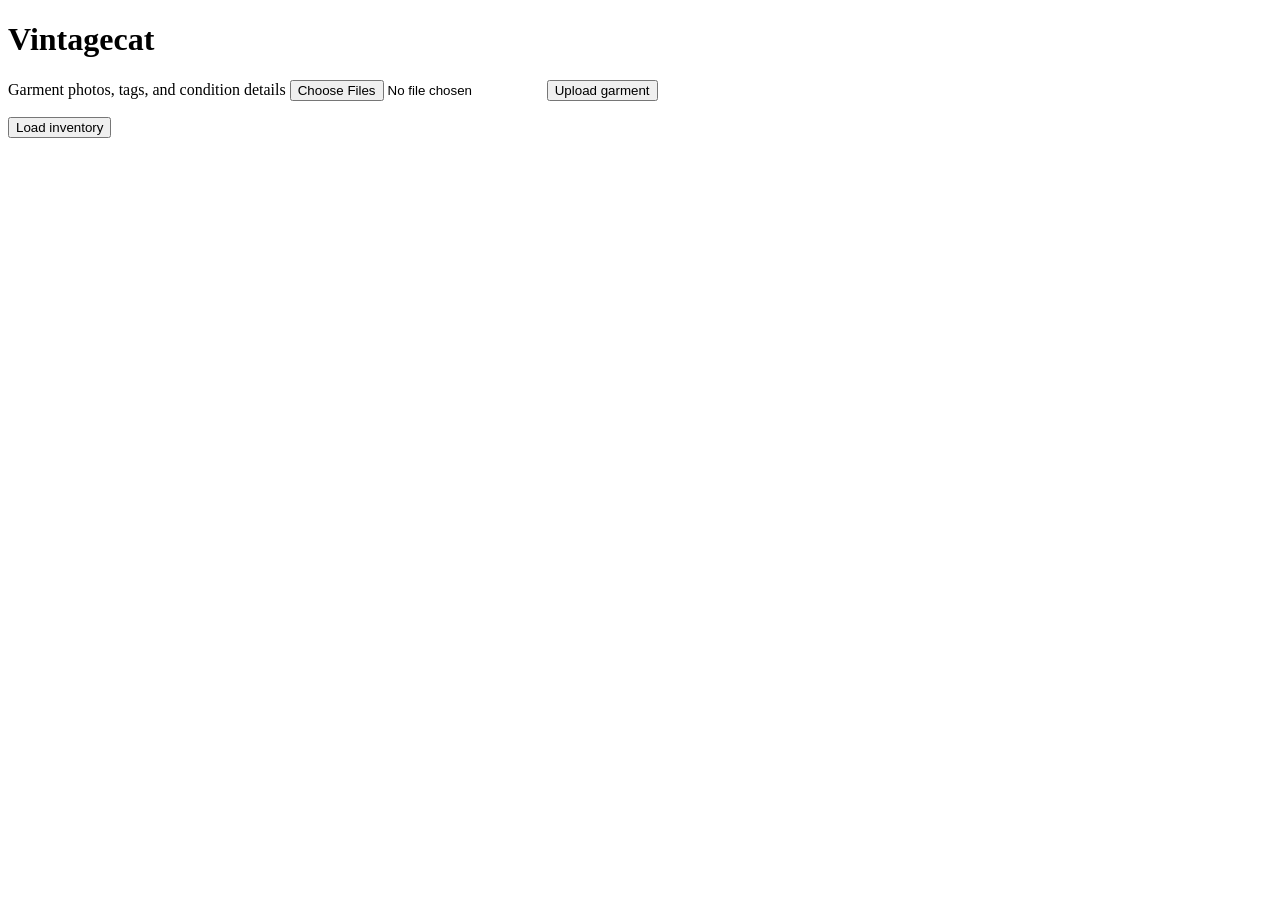
==== learning/static/index.html @ 46343f05 "created listing functions and models. added more endpoints on main and updated database." ====
<!DOCTYPE html>
<html lang="en">

<head>
    <meta charset="UTF-8">
    <meta name="viewport" content="width=device-width, initial-scale=1">
    <title>Vintagecat</title>
</head>

<script>
    const uploadForm = document.getElementById("upload-form");
    const inventory = document.getElementById("inventory");
    const loadButton = document.getElementById("load-items");
    loadButton.addEventListener("click", loadItems);

    uploadForm.addEventListener("submit", async (event) => {
        event.preventDefault();

        const photos = document.getElementById("garment-photos").files;
        const uploadStatus = document.getElementById("upload-status");

        if (photos.length === 0) {
            uploadStatus.textContent = "Choose at least one photo.";
            return;
        }

        const response = await fetch("/items", {
            method: "POST",
            headers: {"Content-Type": "application/json"},
            body: JSON.stringify({title: "Untitled garment"}),
        });

        if (!response.ok) {
            uploadStatus.textContent = "Could not create garment.";
            return;
        }

        const item = await response.json();

        for (const photo of photos) {
            const formData = new FormData();
            formData.append("photo", photo);

            const photoResponse = await fetch(`/items/${item.id}/photos`, {
                method: "POST",
                body: formData,
            });

            if (!photoResponse.ok) {
                uploadStatus.textContent = "Could not upload photo.";
                return;
            }
        }

        uploadStatus.textContent = "Photos uploaded.";
        await loadItems();
    });

    async function loadItems() {
        const response = await fetch("/items");

        if (!response.ok) {
            inventory.textContent = "Could not load inventory.";
            return;
        }

        const items = await response.json();
        inventory.replaceChildren();

        items.forEach(item => {
            const listItem = document.createElement("li");
            listItem.textContent = item.title;
            inventory.appendChild(listItem);
        });
    }
</script>

<body>
    <h1>Vintagecat</h1>
    <form id="upload-form">
        <label for="garment-photos">Garment photos, tags, and condition details</label>
        <input id="garment-photos" type="file" accept="image/*" multiple required>
        <button type="submit">Upload garment</button>
    </form>
    <p id="upload-status" role="status"></p>
    <p id="create-status" role="status"></p>
    <button id="load-items">Load inventory</button>
    <ul id="inventory"></ul>
</body>
</html>
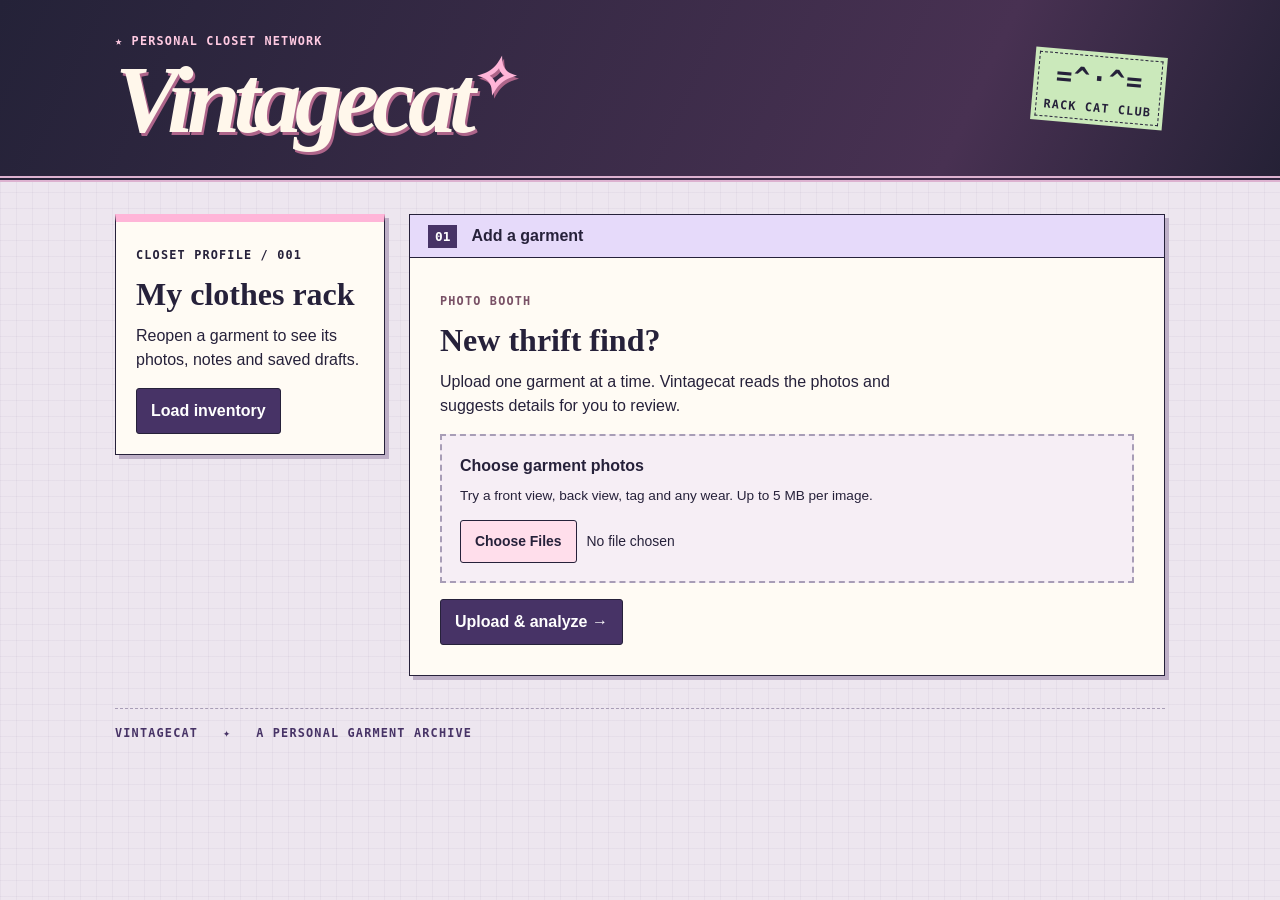
==== commit fd2a03b9: "updated files" ====
--- a/learning/static/index.html
+++ b/learning/static/index.html
@@ -1,90 +1,771 @@
 <!DOCTYPE html>
 <html lang="en">
-
-<head>
-    <meta charset="UTF-8">
-    <meta name="viewport" content="width=device-width, initial-scale=1">
-    <title>Vintagecat</title>
-</head>
-
-<script>
-    const uploadForm = document.getElementById("upload-form");
-    const inventory = document.getElementById("inventory");
-    const loadButton = document.getElementById("load-items");
-    loadButton.addEventListener("click", loadItems);
-
-    uploadForm.addEventListener("submit", async (event) => {
-        event.preventDefault();
-
-        const photos = document.getElementById("garment-photos").files;
-        const uploadStatus = document.getElementById("upload-status");
-
-        if (photos.length === 0) {
-            uploadStatus.textContent = "Choose at least one photo.";
-            return;
+    <head>
+        <meta charset="utf-8">
+        <meta name="viewport" content="width=device-width,initial-scale=1">
+        <title>Vintagecat | My closet</title>
+        <style>
+            :root {
+                --ink: #26213a;
+                --plum: #473366;
+                --pink: #ffb5d8;
+                --paper: #fffbf4;
+                --line: #a89db6;
+            }
+
+            * {
+                box-sizing: border-box;
+            }
+
+            [hidden] {
+                display: none !important;
+            }
+
+            body {
+                margin: 0;
+                color: var(--ink);
+                font: 16px/1.5 Verdana, Arial, sans-serif;
+                background-color: #ede6ef;
+                background-image: linear-gradient(90deg, #a594b21a 1px, transparent 1px), linear-gradient(#a594b21a 1px, transparent 1px);
+                background-size: 16px 16px;
+            }
+
+            header {
+                background: linear-gradient(115deg, #242238, #483152 75%, #252136);
+                color: white;
+                border-bottom: 6px double #ddb2d0;
+            }
+
+            .mast, main, footer {
+                width: min(1050px, 92%);
+                margin: auto;
+            }
+
+            .mast, .bar, .actions {
+                display: flex;
+                align-items: center;
+                gap: 14px;
+            }
+
+            .mast {
+                justify-content: space-between;
+                padding: 28px 0;
+            }
+
+            .wordmark small {
+                color: #ffcae2;
+            }
+
+            small, footer, .patch {
+                font: 700 .74rem/1.5 monospace;
+                letter-spacing: .1em;
+            }
+
+            h1 {
+                font: italic bold clamp(3rem, 8vw, 6rem)/1 Georgia, serif;
+                letter-spacing: -.07em;
+                margin: 0;
+                color: #fff7eb;
+                text-shadow: 2px 3px #ae658a;
+            }
+
+            h1 span {
+                color: var(--pink);
+                font-size: .55em;
+                vertical-align: top;
+            }
+
+            .patch {
+                background: #cbe9bb;
+                color: var(--ink);
+                text-align: center;
+                padding: 7px 12px;
+                outline: 1px dashed var(--ink);
+                outline-offset: -5px;
+                transform: rotate(5deg);
+            }
+
+            .patch b {
+                font-size: 1.7rem;
+            }
+
+            main {
+                display: grid;
+                grid-template-columns: minmax(180px, 1fr) minmax(0, 2.8fr);
+                gap: 24px;
+                align-items: start;
+                margin: 32px auto;
+            }
+
+            .desk, aside {
+                min-width: 0;
+            }
+
+            .profile, section {
+                background: var(--paper);
+                border: 1px solid var(--ink);
+                box-shadow: 4px 4px 0 #beb0c7;
+            }
+
+            .profile {
+                padding: 20px;
+                border-top: 8px solid var(--pink);
+            }
+
+            .profile h2, h3 {
+                font: bold 2rem/1.1 Georgia, serif;
+                margin: .35em 0;
+            }
+
+            .profile p, .pad>p:first-of-type {
+                max-width: 58ch;
+            }
+
+            p {
+                margin: .6em 0 1em;
+            }
+
+            .bar {
+                border-bottom: 1px solid var(--ink);
+                background: #e6dafa;
+                padding: 9px 18px;
+            }
+
+            .bar h2 {
+                font-size: 1rem;
+                margin: 0;
+            }
+
+            .bar span {
+                font: bold .8rem monospace;
+                background: var(--plum);
+                color: white;
+                padding: 4px 7px;
+            }
+
+            .pad {
+                padding: clamp(16px, 3vw, 30px);
+            }
+
+            .pad small {
+                color: #795166;
+            }
+
+            .booth {
+                border: 2px dashed var(--line);
+                background: #f6eef5;
+                padding: 18px;
+                margin: 16px 0;
+            }
+
+            .booth label, .field, legend {
+                font-weight: bold;
+            }
+
+            #photo-tip {
+                font-size: .85rem;
+            }
+
+            button, input::file-selector-button {
+                font: inherit;
+                font-weight: bold;
+                cursor: pointer;
+                background: var(--plum);
+                color: white;
+                border: 1px solid var(--ink);
+                padding: 10px 14px;
+                border-radius: 3px;
+            }
+
+            button:hover, input::file-selector-button:hover {
+                background: #634878;
+            }
+
+            input[type=file] {
+                max-width: 100%;
+                font: inherit;
+                font-size: .87rem;
+            }
+
+            input::file-selector-button {
+                background: #ffdeeb;
+                color: var(--ink);
+                margin-right: 10px;
+            }
+
+            input::file-selector-button:hover {
+                color: white;
+            }
+
+            button:focus-visible, input:focus-visible, textarea:focus-visible {
+                outline: 3px solid #005cbc;
+                outline-offset: 3px;
+            }
+
+            .field {
+                display: block;
+                font-size: .9rem;
+                margin: 12px 0;
+            }
+
+            .field input, .field textarea {
+                display: block;
+                width: 100%;
+                margin-top: 4px;
+                border: 1px solid #87768e;
+                padding: 10px;
+                background: white;
+                color: var(--ink);
+                font: inherit;
+                font-weight: normal;
+            }
+
+            .field textarea {
+                resize: vertical;
+            }
+
+            .actions {
+                flex-wrap: wrap;
+            }
+
+            .fields, .markets {
+                display: grid;
+                gap: 12px;
+            }
+
+            .fields {
+                grid-template-columns: 2fr 1fr 1fr;
+            }
+
+            .markets {
+                grid-template-columns: 1fr 1fr;
+            }
+
+            fieldset {
+                min-width: 0;
+                background: #faf4f8;
+                border: 1px solid var(--line);
+            }
+
+            legend {
+                color: var(--plum);
+            }
+
+            section+section, #analysis-review {
+                margin-top: 22px;
+            }
+
+            #inventory {
+                padding: 0;
+                list-style: none;
+                margin-bottom: 0;
+                max-height: 55vh;
+                overflow: auto;
+            }
+
+            #inventory li+li {
+                border-top: 1px dotted var(--line);
+            }
+
+            #inventory button {
+                width: 100%;
+                background: transparent;
+                color: var(--plum);
+                border: none;
+                text-align: left;
+                text-decoration: underline;
+                overflow-wrap: anywhere;
+            }
+
+            #review-photos {
+                display: flex;
+                gap: 8px;
+                flex-wrap: wrap;
+            }
+
+            #review-photos img {
+                max-width: 100%;
+                background: white;
+                border: 4px solid white;
+                box-shadow: 0 1px 3px #998;
+            }
+
+            p:empty, ul:empty {
+                margin: 0;
+            }
+
+            p[role]:not(:empty), #review-uncertainties:not(:empty) {
+                padding: 10px;
+                background: #fff0d5;
+                border-left: 4px solid #9e622c;
+            }
+
+            footer {
+                border-top: 1px dashed var(--line);
+                padding: 16px 0;
+                color: var(--plum);
+            }
+
+            @media (max-width: 700px) {
+                main {
+                    display: flex;
+                    flex-direction: column;
+                    gap: 18px;
+                }
+
+                .desk, aside {
+                    width: 100%;
+                }
+
+                .desk {
+                    order: -1;
+                }
+
+                .markets, .fields {
+                    grid-template-columns: 1fr;
+                }
+
+                .fields {
+                    gap: 0;
+                }
+
+                .patch {
+                    font-size: .62rem;
+                }
+
+                .mast {
+                    padding: 18px 0;
+                }
+            }
+        </style>
+    </head>
+    <body>
+        <header>
+            <div class="mast">
+                <div class="wordmark">
+                    <small>★ PERSONAL CLOSET NETWORK</small>
+                    <h1>Vintagecat<span>✧</span></h1>
+                </div>
+                <div class="patch" aria-hidden="true">
+                    <b>=^·^=</b>
+                    <br>
+                    RACK CAT CLUB
+                </div>
+            </div>
+        </header>
+        <main>
+            <aside>
+                <div class="profile">
+                    <small>CLOSET PROFILE / 001</small>
+                    <h2>My clothes rack</h2>
+                    <p>Reopen a garment to see its photos, notes and saved drafts.</p>
+                    <button id="load-items">Load inventory</button>
+                    <ul id="inventory"></ul>
+                </div>
+            </aside>
+            <div class="desk">
+                <section>
+                    <div class="bar">
+                        <span>01</span>
+                        <h2>Add a garment</h2>
+                    </div>
+                    <div class="pad">
+                        <small>PHOTO BOOTH</small>
+                        <h3>New thrift find?</h3>
+                        <p>Upload one garment at a time. Vintagecat reads the photos and suggests details for you to review.</p>
+                        <form id="upload-form">
+                            <div class="booth">
+                                <label for="garment-photos">Choose garment photos</label>
+                                <p id="photo-tip">Try a front view, back view, tag and any wear. Up to 5 MB per image.</p>
+                                <input
+                                    id="garment-photos"
+                                    type="file"
+                                    accept="image/*"
+                                    multiple
+                                    required
+                                    aria-describedby="photo-tip"
+                                >
+                            </div>
+                            <button type="submit">Upload &amp; analyze →</button>
+                        </form>
+                        <p id="upload-status" role="status"></p>
+                    </div>
+                </section>
+                <div id="analysis-review" hidden>
+                    <section>
+                        <div class="bar">
+                            <span>02</span>
+                            <h2>Review garment details</h2>
+                        </div>
+                        <div class="pad">
+                            <p>Check the suggested details against your garment. Save your changes before generating drafts.</p>
+                            <div id="review-photos"></div>
+                            <h3>Comparable sales</h3>
+                            <p id="price-summary" role="status"></p>
+                            <label class="field" for="review-title">
+                                Garment title
+                                <input id="review-title" maxlength="120">
+                            </label>
+                            <div class="fields">
+                                <label class="field" for="review-brand">
+                                    Brand
+                                    <input id="review-brand">
+                                </label>
+                                <label class="field" for="review-size">
+                                    Size
+                                    <input id="review-size">
+                                </label>
+                                <label class="field" for="review-color">
+                                    Color
+                                    <input id="review-color">
+                                </label>
+                            </div>
+                            <label class="field" for="review-condition">
+                                Visible condition notes
+                                <textarea id="review-condition" rows="4"></textarea>
+                            </label>
+                            <p id="review-uncertainties"></p>
+                            <div class="actions">
+                                <button id="save-review" type="button">Save reviewed details</button>
+                                <button id="generate-drafts" type="button">Generate listing drafts</button>
+                            </div>
+                            <p id="review-status" role="status"></p>
+                        </div>
+                    </section>
+                    <section id="listing-drafts-review" hidden>
+                        <div class="bar">
+                            <span>03</span>
+                            <h2>Marketplace drafts</h2>
+                        </div>
+                        <div class="pad">
+                            <p>Edit each version here. Saving keeps both drafts in Vintagecat.</p>
+                            <div class="markets">
+                                <fieldset>
+                                    <legend>eBay</legend>
+                                    <label class="field" for="ebay-title">
+                                        Listing title
+                                        <input id="ebay-title">
+                                    </label>
+                                    <label class="field" for="ebay-description">
+                                        Description
+                                        <textarea id="ebay-description" rows="4"></textarea>
+                                    </label>
+                                </fieldset>
+                                <fieldset>
+                                    <legend>Depop</legend>
+                                    <label class="field" for="depop-title">
+                                        Listing title
+                                        <input id="depop-title">
+                                    </label>
+                                    <label class="field" for="depop-description">
+                                        Description
+                                        <textarea id="depop-description" rows="4"></textarea>
+                                    </label>
+                                </fieldset>
+                            </div>
+                            <p id="listing-drafts-warnings" role="alert"></p>
+                            <button id="save-listing-edits" type="button">Save listing drafts</button>
+                        </div>
+                    </section>
+                </div>
+                <p id="create-status" role="status"></p>
+            </div>
+        </main>
+        <footer>VINTAGECAT &nbsp; ✦ &nbsp; A PERSONAL GARMENT ARCHIVE</footer>
+        <script>
+        const uploadForm = document.getElementById("upload-form");
+        const inventory = document.getElementById("inventory");
+        const loadButton = document.getElementById("load-items");
+        loadButton.addEventListener("click", loadItems);
+        let reviewingItemId = null;
+        const saveReviewButton = document.getElementById("save-review");
+        const generateDraftsButton = document.getElementById("generate-drafts");
+        const reviewStatus = document.getElementById("review-status");
+        const saveListingEditsButton = document.getElementById("save-listing-edits");
+
+        saveListingEditsButton.addEventListener("click", async () => {
+            if (reviewingItemId === null) {
+                reviewStatus.textContent = "Choose a garment to save edits for.";
+                return;
+            }
+            const listingEdits = readListingEdits();
+            
+            const response = await fetch(`/items/${reviewingItemId}/listing-drafts`, {
+                method: "PUT",
+                headers: {"Content-Type": "application/json"},
+                body: JSON.stringify(listingEdits)
+            });
+
+            if (!response.ok) {
+                reviewStatus.textContent = "Could not save listing edits.";
+                return;
+            }
+
+            reviewStatus.textContent = "Listing edits saved.";
+            
+        });
+
+        saveReviewButton.addEventListener("click", async () => {
+            if (reviewingItemId === null) {
+                reviewStatus.textContent = "Choose a garment to review first.";
+                return;
+            }
+
+            reviewedData = {
+                title: document.getElementById("review-title").value.trim(),
+                brand: document.getElementById("review-brand").value.trim() || null,
+                size: document.getElementById("review-size").value.trim() || null,
+                color: document.getElementById("review-color").value.trim() || null,
+                condition_notes: document.getElementById("review-condition").value
+                .split("\n")
+                .map((line) => line.trim())
+                .filter((line) => line)
+            }
+
+            if (!reviewedData.title) {
+                reviewStatus.textContent = "Title is required.";
+                return;
+            }
+
+            const saveResponse = await fetch(`/items/${reviewingItemId}/review`, {
+                method: "PUT",
+                headers: {"Content-Type": "application/json",
+                },
+                body: JSON.stringify(reviewedData),
+            });
+
+            if (!saveResponse.ok) {
+                reviewStatus.textContent = "Could not save reviewed details.";
+                return;
+            }
+
+            reviewStatus.textContent = "Reviewed details saved.";
+            showListingDrafts(null)
+            await loadItems();
+
+        })
+
+        generateDraftsButton.addEventListener("click", async () => {
+            if (reviewingItemId === null) {
+                reviewStatus.textContent = "Choose a garment to generate drafts.";
+                return;
+            }
+
+            reviewStatus.textContent = "Generating listing drafts...";
+
+            const draftsResponse = await fetch(`/items/${reviewingItemId}/listing-drafts`, {
+                method: "POST",
+            });
+            if (!draftsResponse.ok) {
+                reviewStatus.textContent = "Could not generate listing drafts.";
+                return;
+            }
+            const drafts = await draftsResponse.json();
+            showListingDrafts(drafts);
+            reviewStatus.textContent = "Listing drafts generated.";
+        });
+
+        uploadForm.addEventListener("submit", async (event) => {
+            event.preventDefault();
+
+            const photos = document.getElementById("garment-photos").files;
+            const uploadStatus = document.getElementById("upload-status");
+
+            if (photos.length === 0) {
+                uploadStatus.textContent = "Choose at least one photo.";
+                return;
+            }
+
+            const response = await fetch("/items", {
+                method: "POST",
+                headers: {"Content-Type": "application/json"},
+                body: JSON.stringify({title: "Untitled garment"}),
+            });
+
+            if (!response.ok) {
+                uploadStatus.textContent = "Could not create garment.";
+                return;
+            }
+
+            const item = await response.json();
+
+            const uploadedPhotos = [];
+
+            for (const photo of photos) {
+                const formData = new FormData();
+                formData.append("photo", photo);
+
+                const photoResponse = await fetch(`/items/${item.id}/photos`, {
+                    method: "POST",
+                    body: formData,
+                });
+
+                if (!photoResponse.ok) {
+                    uploadStatus.textContent = "Could not upload photo.";
+                    return;
+                }
+                const savedPhotos = await photoResponse.json();
+                uploadedPhotos.push(savedPhotos);
+            }
+
+            uploadStatus.textContent = "Photos uploaded.";
+            uploadStatus.textContent = "Analyzing garment...";
+            const analysisResponse = await fetch(`/items/${item.id}/analyze`, {
+                method: "POST",
+            });
+            if (!analysisResponse.ok) {
+                uploadStatus.textContent = "Could not analyze garment.";
+                return;
+            }
+            const result = await analysisResponse.json();
+            reviewingItemId = item.id;
+            showListingDrafts(null);
+            showItemPhotos(item.id, result.title, uploadedPhotos);
+            document.getElementById("review-brand").value = result.brand ?? "";
+            document.getElementById("review-size").value = result.size ?? "";
+            document.getElementById("review-color").value = result.color ?? "";
+            document.getElementById("review-condition").value = (result.condition_notes ?? []).join("\n");
+            document.getElementById("review-uncertainties").textContent = result.needs_review.join(", ") ?? "";
+            document.getElementById("review-title").value = result.title;
+            document.getElementById("analysis-review").hidden = false;
+            uploadStatus.textContent = "Analysis complete.";
+
+        });
+
+        async function loadItems() {
+            const response = await fetch("/items");
+
+            if (!response.ok) {
+                inventory.textContent = "Could not load inventory.";
+                return;
+            }
+
+            const items = await response.json();
+            inventory.replaceChildren();
+
+            items.forEach(item => {
+                const listItem = document.createElement("li");
+                const button = document.createElement("button");
+
+                button.type = "button";
+                button.textContent = item.title;
+                button.addEventListener("click", () => openItem(item.id));
+
+                listItem.appendChild(button);
+                inventory.appendChild(listItem);
+            });
+
         }
 
-        const response = await fetch("/items", {
-            method: "POST",
-            headers: {"Content-Type": "application/json"},
-            body: JSON.stringify({title: "Untitled garment"}),
-        });
-
-        if (!response.ok) {
-            uploadStatus.textContent = "Could not create garment.";
-            return;
+        function showListingDrafts(drafts) {
+            const draftsSection = document.getElementById("listing-drafts-review");
+
+            if (drafts == null) {
+                draftsSection.hidden = true;
+                return;
         }
-
-        const item = await response.json();
-
-        for (const photo of photos) {
-            const formData = new FormData();
-            formData.append("photo", photo);
-
-            const photoResponse = await fetch(`/items/${item.id}/photos`, {
-                method: "POST",
-                body: formData,
+            document.getElementById("ebay-title").value = drafts.ebay.title;
+            document.getElementById("ebay-description").value = drafts.ebay.description;
+            document.getElementById("depop-title").value = drafts.depop.title;
+            document.getElementById("depop-description").value = drafts.depop.description;
+            document.getElementById("listing-drafts-warnings").textContent = drafts.needs_review.join(", ");
+            draftsSection.hidden = false;
+        }
+
+        function readListingEdits() {
+            const ebayTitle = document.getElementById("ebay-title").value;
+            const ebayDescription = document.getElementById("ebay-description").value;
+            const depopTitle = document.getElementById("depop-title").value;
+            const depopDescription = document.getElementById("depop-description").value;
+
+            return {
+                ebay: { title: ebayTitle, description: ebayDescription },
+                depop: { title: depopTitle, description: depopDescription }
+            };
+        }
+
+        function showItemPhotos(itemId, title, photos) {
+            const photoContainer = document.getElementById("review-photos");
+            photoContainer.replaceChildren();
+
+            photos.forEach(photo => {
+                const image = document.createElement("img");
+
+                image.src = `/items/${itemId}/photos/${photo.id}`;
+                image.alt = `photo of ${title}`;
+                image.style.width = "200px";
+                image.style.height = "200px";
+                image.style.objectFit = "contain";
+
+                photoContainer.appendChild(image);
             });
-
-            if (!photoResponse.ok) {
-                uploadStatus.textContent = "Could not upload photo.";
-                return;
-            }
         }
 
-        uploadStatus.textContent = "Photos uploaded.";
-        await loadItems();
-    });
-
-    async function loadItems() {
-        const response = await fetch("/items");
-
-        if (!response.ok) {
-            inventory.textContent = "Could not load inventory.";
-            return;
+        function showPriceSummary(summary) {
+            const priceSummary = document.getElementById("price-summary");
+            const amount = (summary.median_sold_price_cents/100).toFixed(2);
+            const salesLabel = summary.comp_count === 1 ? "sale" : "sales";
+            if (summary.comp_count === 0) {
+                priceSummary.textContent = `No saved sales in ${summary.currency} yet`;
+            } else {
+                priceSummary.textContent = `Median sold price: ${(summary.median_sold_price_cents/100).toFixed(2)} - ${summary.comp_count} ${salesLabel}`;
+            } 
         }
 
-        const items = await response.json();
-        inventory.replaceChildren();
-
-        items.forEach(item => {
-            const listItem = document.createElement("li");
-            listItem.textContent = item.title;
-            inventory.appendChild(listItem);
-        });
-    }
-</script>
-
-<body>
-    <h1>Vintagecat</h1>
-    <form id="upload-form">
-        <label for="garment-photos">Garment photos, tags, and condition details</label>
-        <input id="garment-photos" type="file" accept="image/*" multiple required>
-        <button type="submit">Upload garment</button>
-    </form>
-    <p id="upload-status" role="status"></p>
-    <p id="create-status" role="status"></p>
-    <button id="load-items">Load inventory</button>
-    <ul id="inventory"></ul>
+        async function openItem(itemID) {
+            const reviewStatus = document.getElementById("review-status");
+            const response = await fetch(`/items/${itemID}`);
+
+            if (!response.ok)   {
+                document.getElementById("analysis-review").hidden = false;
+                reviewStatus.textContent = "Could not load item.";
+                return;
+            }
+
+            const item = await response.json();
+            reviewingItemId = item.id;
+            showItemPhotos(item.id, item.title, item.photos);
+
+            
+            
+
+            document.getElementById("review-title").value = item.title;
+            document.getElementById("review-brand").value = item.brand ?? "";
+            document.getElementById("review-size").value = item.size ?? "";
+            document.getElementById("review-color").value = item.color ?? "";
+            document.getElementById("review-condition").value = item.condition_notes.join("\n");
+            
+            showListingDrafts(item.listing_drafts);
+
+            const uncertainties = item.analysis?.needs_review ?? [];
+
+            document.getElementById("review-uncertainties").textContent =
+                uncertainties.length > 0
+                    ? `AI flagged for review: ${uncertainties.join(", ")}`
+                    : "";
+
+            reviewStatus.textContent = "";
+            document.getElementById("analysis-review").hidden = false;
+
+            const priceStatus = document.getElementById("price-summary");
+            priceStatus.textContent = "Loading comparable sales...";
+            try {
+                const priceResponse = await fetch(`/items/${item.id}/price-summary`);
+                if(!priceResponse.ok) {
+                    throw new Error("Failed to load price summary");
+                }
+                const summary = await priceResponse.json();
+                if (reviewingItemId === item.id) {
+                    showPriceSummary(summary);
+                } 
+            }   catch (error) {
+                if  (reviewingItemId === item.id) {
+                    priceStatus.textContent = "Error loading price summary";
+                }
+            }
+
+        }
+
+    </script>
 </body>
 </html>
